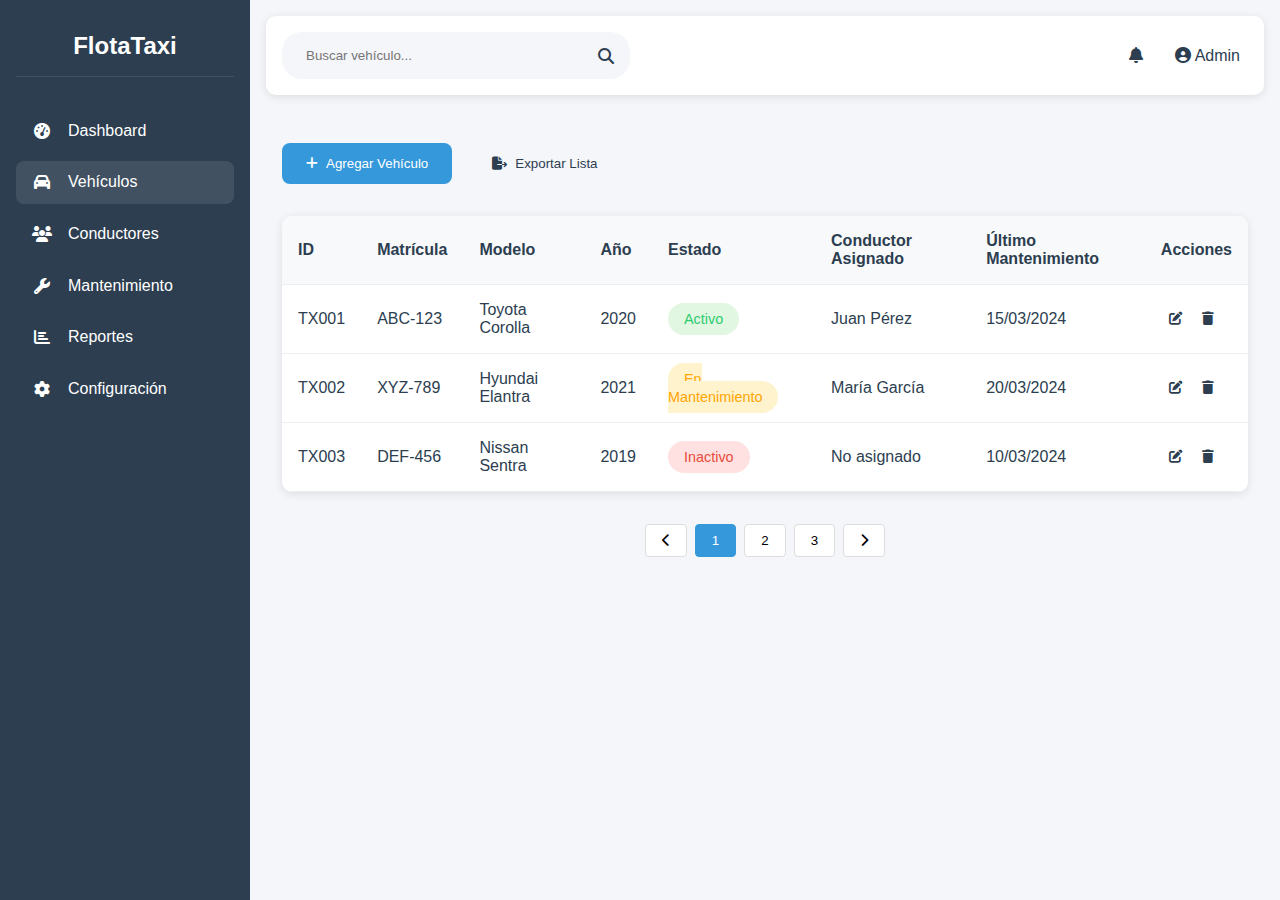
==== FlotaTaxi/src/modules/vehiculos.html @ caa16815 "Agregada interfaz de usuario con HTML y CSS" ====
<!DOCTYPE html>
<html lang="es">
<head>
    <meta charset="UTF-8">
    <meta name="viewport" content="width=device-width, initial-scale=1.0">
    <title>Gestión de Vehículos - FlotaTaxi</title>
    <link rel="stylesheet" href="../styles/main.css">
    <link rel="stylesheet" href="https://cdnjs.cloudflare.com/ajax/libs/font-awesome/6.5.1/css/all.min.css">
</head>
<body>
    <div class="container">
        <!-- Sidebar -->
        <nav class="sidebar">
            <div class="sidebar-header">
                <h2>FlotaTaxi</h2>
            </div>
            <ul class="nav-links">
                <li><a href="../../index.html"><i class="fas fa-tachometer-alt"></i> Dashboard</a></li>
                <li><a href="#" class="active"><i class="fas fa-car"></i> Vehículos</a></li>
                <li><a href="conductores.html"><i class="fas fa-users"></i> Conductores</a></li>
                <li><a href="mantenimiento.html"><i class="fas fa-wrench"></i> Mantenimiento</a></li>
                <li><a href="reportes.html"><i class="fas fa-chart-bar"></i> Reportes</a></li>
                <li><a href="configuracion.html"><i class="fas fa-cog"></i> Configuración</a></li>
            </ul>
        </nav>

        <!-- Contenido principal -->
        <main class="main-content">
            <header class="top-header">
                <div class="search-bar">
                    <input type="text" placeholder="Buscar vehículo...">
                    <i class="fas fa-search"></i>
                </div>
                <div class="user-info">
                    <span class="notifications">
                        <i class="fas fa-bell"></i>
                    </span>
                    <span class="user">
                        <i class="fas fa-user-circle"></i>
                        Admin
                    </span>
                </div>
            </header>

            <div class="vehicles-container">
                <!-- Botones de acción -->
                <div class="action-buttons">
                    <button class="btn-primary">
                        <i class="fas fa-plus"></i> Agregar Vehículo
                    </button>
                    <button class="btn-secondary">
                        <i class="fas fa-file-export"></i> Exportar Lista
                    </button>
                </div>

                <!-- Tabla de vehículos -->
                <div class="table-container">
                    <table class="vehicles-table">
                        <thead>
                            <tr>
                                <th>ID</th>
                                <th>Matrícula</th>
                                <th>Modelo</th>
                                <th>Año</th>
                                <th>Estado</th>
                                <th>Conductor Asignado</th>
                                <th>Último Mantenimiento</th>
                                <th>Acciones</th>
                            </tr>
                        </thead>
                        <tbody>
                            <tr>
                                <td>TX001</td>
                                <td>ABC-123</td>
                                <td>Toyota Corolla</td>
                                <td>2020</td>
                                <td><span class="status active">Activo</span></td>
                                <td>Juan Pérez</td>
                                <td>15/03/2024</td>
                                <td>
                                    <button class="btn-icon"><i class="fas fa-edit"></i></button>
                                    <button class="btn-icon"><i class="fas fa-trash"></i></button>
                                </td>
                            </tr>
                            <tr>
                                <td>TX002</td>
                                <td>XYZ-789</td>
                                <td>Hyundai Elantra</td>
                                <td>2021</td>
                                <td><span class="status maintenance">En Mantenimiento</span></td>
                                <td>María García</td>
                                <td>20/03/2024</td>
                                <td>
                                    <button class="btn-icon"><i class="fas fa-edit"></i></button>
                                    <button class="btn-icon"><i class="fas fa-trash"></i></button>
                                </td>
                            </tr>
                            <tr>
                                <td>TX003</td>
                                <td>DEF-456</td>
                                <td>Nissan Sentra</td>
                                <td>2019</td>
                                <td><span class="status inactive">Inactivo</span></td>
                                <td>No asignado</td>
                                <td>10/03/2024</td>
                                <td>
                                    <button class="btn-icon"><i class="fas fa-edit"></i></button>
                                    <button class="btn-icon"><i class="fas fa-trash"></i></button>
                                </td>
                            </tr>
                        </tbody>
                    </table>
                </div>

                <!-- Paginación -->
                <div class="pagination">
                    <button class="btn-page"><i class="fas fa-chevron-left"></i></button>
                    <button class="btn-page active">1</button>
                    <button class="btn-page">2</button>
                    <button class="btn-page">3</button>
                    <button class="btn-page"><i class="fas fa-chevron-right"></i></button>
                </div>
            </div>
        </main>
    </div>

    <style>
        /* Estilos específicos para la página de vehículos */
        .vehicles-container {
            padding: 1rem;
        }

        .action-buttons {
            margin-bottom: 2rem;
            display: flex;
            gap: 1rem;
        }

        .btn-primary, .btn-secondary {
            padding: 0.8rem 1.5rem;
            border: none;
            border-radius: 8px;
            cursor: pointer;
            display: flex;
            align-items: center;
            gap: 0.5rem;
            font-weight: 500;
            transition: all 0.3s ease;
        }

        .btn-primary {
            background-color: var(--secondary-color);
            color: white;
        }

        .btn-secondary {
            background-color: var(--bg-color);
            color: var(--text-color);
        }

        .btn-primary:hover, .btn-secondary:hover {
            opacity: 0.9;
        }

        .table-container {
            background-color: white;
            border-radius: 10px;
            box-shadow: 0 2px 10px rgba(0, 0, 0, 0.1);
            overflow-x: auto;
        }

        .vehicles-table {
            width: 100%;
            border-collapse: collapse;
        }

        .vehicles-table th,
        .vehicles-table td {
            padding: 1rem;
            text-align: left;
            border-bottom: 1px solid #eee;
        }

        .vehicles-table th {
            background-color: #f8f9fa;
            font-weight: 600;
        }

        .status {
            padding: 0.5rem 1rem;
            border-radius: 20px;
            font-size: 0.9rem;
        }

        .status.active {
            background-color: #e1f7e1;
            color: #2ecc71;
        }

        .status.maintenance {
            background-color: #fff3cd;
            color: #ffa502;
        }

        .status.inactive {
            background-color: #ffe1e1;
            color: #e74c3c;
        }

        .btn-icon {
            background: none;
            border: none;
            color: var(--text-color);
            cursor: pointer;
            padding: 0.5rem;
            border-radius: 4px;
            transition: all 0.3s ease;
        }

        .btn-icon:hover {
            background-color: var(--bg-color);
        }

        .pagination {
            display: flex;
            justify-content: center;
            gap: 0.5rem;
            margin-top: 2rem;
        }

        .btn-page {
            padding: 0.5rem 1rem;
            border: 1px solid #ddd;
            background-color: white;
            border-radius: 4px;
            cursor: pointer;
            transition: all 0.3s ease;
        }

        .btn-page.active {
            background-color: var(--secondary-color);
            color: white;
            border-color: var(--secondary-color);
        }

        .btn-page:hover:not(.active) {
            background-color: var(--bg-color);
        }

        @media (max-width: 1024px) {
            .vehicles-table {
                font-size: 0.9rem;
            }

            .action-buttons {
                flex-direction: column;
            }

            .btn-primary, .btn-secondary {
                width: 100%;
                justify-content: center;
            }
        }
    </style>
</body>
</html>
---- FlotaTaxi/src/styles/main.css ----
/* Variables globales */
:root {
    --primary-color: #2c3e50;
    --secondary-color: #3498db;
    --accent-color: #e74c3c;
    --text-color: #2c3e50;
    --bg-color: #f5f6fa;
    --sidebar-width: 250px;
    --header-height: 60px;
}

/* Reset y estilos base */
* {
    margin: 0;
    padding: 0;
    box-sizing: border-box;
}

body {
    font-family: 'Segoe UI', Tahoma, Geneva, Verdana, sans-serif;
    background-color: var(--bg-color);
    color: var(--text-color);
}

/* Layout principal */
.container {
    display: flex;
    min-height: 100vh;
}

/* Sidebar */
.sidebar {
    width: var(--sidebar-width);
    background-color: var(--primary-color);
    color: white;
    padding: 1rem;
    position: fixed;
    height: 100vh;
    transition: all 0.3s ease;
}

.sidebar-header {
    padding: 1rem 0;
    text-align: center;
    border-bottom: 1px solid rgba(255, 255, 255, 0.1);
}

.nav-links {
    list-style: none;
    margin-top: 2rem;
}

.nav-links li {
    margin-bottom: 0.5rem;
}

.nav-links a {
    color: white;
    text-decoration: none;
    padding: 0.8rem 1rem;
    display: flex;
    align-items: center;
    border-radius: 8px;
    transition: all 0.3s ease;
}

.nav-links a i {
    margin-right: 1rem;
    width: 20px;
    text-align: center;
}

.nav-links a:hover, .nav-links a.active {
    background-color: rgba(255, 255, 255, 0.1);
}

/* Contenido principal */
.main-content {
    flex: 1;
    margin-left: var(--sidebar-width);
    padding: 1rem;
}

/* Header superior */
.top-header {
    display: flex;
    justify-content: space-between;
    align-items: center;
    padding: 1rem;
    background-color: white;
    border-radius: 10px;
    box-shadow: 0 2px 10px rgba(0, 0, 0, 0.1);
    margin-bottom: 2rem;
}

.search-bar {
    display: flex;
    align-items: center;
    background-color: var(--bg-color);
    padding: 0.5rem 1rem;
    border-radius: 20px;
}

.search-bar input {
    border: none;
    background: none;
    outline: none;
    padding: 0.5rem;
    width: 300px;
}

.user-info {
    display: flex;
    align-items: center;
    gap: 1rem;
}

.notifications, .user {
    cursor: pointer;
    padding: 0.5rem;
}

/* Dashboard */
.dashboard {
    display: grid;
    gap: 2rem;
}

/* Tarjetas de estadísticas */
.stats-grid {
    display: grid;
    grid-template-columns: repeat(auto-fit, minmax(240px, 1fr));
    gap: 1.5rem;
}

.stat-card {
    background-color: white;
    padding: 1.5rem;
    border-radius: 10px;
    box-shadow: 0 2px 10px rgba(0, 0, 0, 0.1);
    display: flex;
    align-items: center;
    gap: 1rem;
}

.stat-card i {
    font-size: 2rem;
    color: var(--secondary-color);
}

.stat-info h3 {
    font-size: 0.9rem;
    color: #666;
    margin-bottom: 0.5rem;
}

.stat-info p {
    font-size: 1.5rem;
    font-weight: bold;
}

/* Mapa de flota */
.fleet-map {
    background-color: white;
    padding: 1.5rem;
    border-radius: 10px;
    box-shadow: 0 2px 10px rgba(0, 0, 0, 0.1);
}

.map-container {
    margin-top: 1rem;
    height: 400px;
    background-color: var(--bg-color);
    border-radius: 8px;
}

.map-placeholder {
    height: 100%;
    display: flex;
    align-items: center;
    justify-content: center;
    color: #666;
}

/* Actividad reciente */
.recent-activity {
    background-color: white;
    padding: 1.5rem;
    border-radius: 10px;
    box-shadow: 0 2px 10px rgba(0, 0, 0, 0.1);
}

.activity-list {
    margin-top: 1rem;
}

.activity-item {
    display: flex;
    align-items: center;
    gap: 1rem;
    padding: 1rem 0;
    border-bottom: 1px solid #eee;
}

.activity-item:last-child {
    border-bottom: none;
}

.activity-item i {
    color: var(--secondary-color);
}

.activity-info p {
    margin-bottom: 0.25rem;
}

.activity-info span {
    font-size: 0.8rem;
    color: #666;
}

/* Responsive */
@media (max-width: 768px) {
    .sidebar {
        transform: translateX(-100%);
    }

    .main-content {
        margin-left: 0;
    }

    .stats-grid {
        grid-template-columns: 1fr;
    }
}

/* Estilos para la página de vehículos */
.vehicles-container {
    padding: 1rem;
}

.action-buttons {
    margin-bottom: 2rem;
    display: flex;
    gap: 1rem;
}

.btn-primary, .btn-secondary {
    padding: 0.8rem 1.5rem;
    border: none;
    border-radius: 8px;
    cursor: pointer;
    display: flex;
    align-items: center;
    gap: 0.5rem;
    font-weight: 500;
    transition: all 0.3s ease;
}

.btn-primary {
    background-color: var(--secondary-color);
    color: white;
}

.btn-secondary {
    background-color: var(--bg-color);
    color: var(--text-color);
}

.btn-primary:hover, .btn-secondary:hover {
    opacity: 0.9;
}

.table-container {
    background-color: white;
    border-radius: 10px;
    box-shadow: 0 2px 10px rgba(0, 0, 0, 0.1);
    overflow-x: auto;
}

.vehicles-table {
    width: 100%;
    border-collapse: collapse;
}

.vehicles-table th,
.vehicles-table td {
    padding: 1rem;
    text-align: left;
    border-bottom: 1px solid #eee;
}

.vehicles-table th {
    background-color: #f8f9fa;
    font-weight: 600;
}

.status {
    padding: 0.5rem 1rem;
    border-radius: 20px;
    font-size: 0.9rem;
}

.status.active {
    background-color: #e1f7e1;
    color: #2ecc71;
}

.status.maintenance {
    background-color: #fff3cd;
    color: #ffa502;
}

.status.inactive {
    background-color: #ffe1e1;
    color: #e74c3c;
}

.btn-icon {
    background: none;
    border: none;
    color: var(--text-color);
    cursor: pointer;
    padding: 0.5rem;
    border-radius: 4px;
    transition: all 0.3s ease;
}

.btn-icon:hover {
    background-color: var(--bg-color);
}

.pagination {
    display: flex;
    justify-content: center;
    gap: 0.5rem;
    margin-top: 2rem;
}

.btn-page {
    padding: 0.5rem 1rem;
    border: 1px solid #ddd;
    background-color: white;
    border-radius: 4px;
    cursor: pointer;
    transition: all 0.3s ease;
}

.btn-page.active {
    background-color: var(--secondary-color);
    color: white;
    border-color: var(--secondary-color);
}

.btn-page:hover:not(.active) {
    background-color: var(--bg-color);
}

/* Estilos para la página de conductores */
.drivers-container {
    padding: 1rem;
}

.drivers-grid {
    display: grid;
    grid-template-columns: repeat(auto-fit, minmax(300px, 1fr));
    gap: 2rem;
    margin-bottom: 2rem;
}

.driver-card {
    background-color: white;
    border-radius: 10px;
    box-shadow: 0 2px 10px rgba(0, 0, 0, 0.1);
    padding: 1.5rem;
}

.driver-header {
    display: flex;
    justify-content: space-between;
    align-items: center;
    margin-bottom: 1rem;
}

.driver-avatar {
    font-size: 3rem;
    color: var(--primary-color);
}

.driver-status {
    padding: 0.5rem 1rem;
    border-radius: 20px;
    font-size: 0.9rem;
}

.driver-status.active {
    background-color: #e1f7e1;
    color: #2ecc71;
}

.driver-status.inactive {
    background-color: #ffe1e1;
    color: #e74c3c;
}

.driver-status.vacation {
    background-color: #e1f5fe;
    color: #03a9f4;
}

.driver-info {
    margin-bottom: 1.5rem;
}

.driver-info h3 {
    margin-bottom: 0.5rem;
    color: var(--primary-color);
}

.driver-id {
    color: #666;
    font-size: 0.9rem;
    margin-bottom: 1rem;
}

.info-row {
    display: flex;
    align-items: center;
    gap: 0.5rem;
    margin-bottom: 0.5rem;
    color: #666;
}

.info-row i {
    width: 20px;
    color: var(--secondary-color);
}

.driver-stats {
    display: flex;
    justify-content: space-around;
    padding: 1rem 0;
    border-top: 1px solid #eee;
    border-bottom: 1px solid #eee;
    margin-bottom: 1rem;
}

.stat {
    text-align: center;
}

.stat-value {
    display: block;
    font-size: 1.5rem;
    font-weight: bold;
    color: var(--primary-color);
}

.stat-label {
    font-size: 0.9rem;
    color: #666;
}

.driver-actions {
    display: flex;
    justify-content: flex-end;
    gap: 0.5rem;
}

@media (max-width: 768px) {
    .drivers-grid {
        grid-template-columns: 1fr;
    }
}
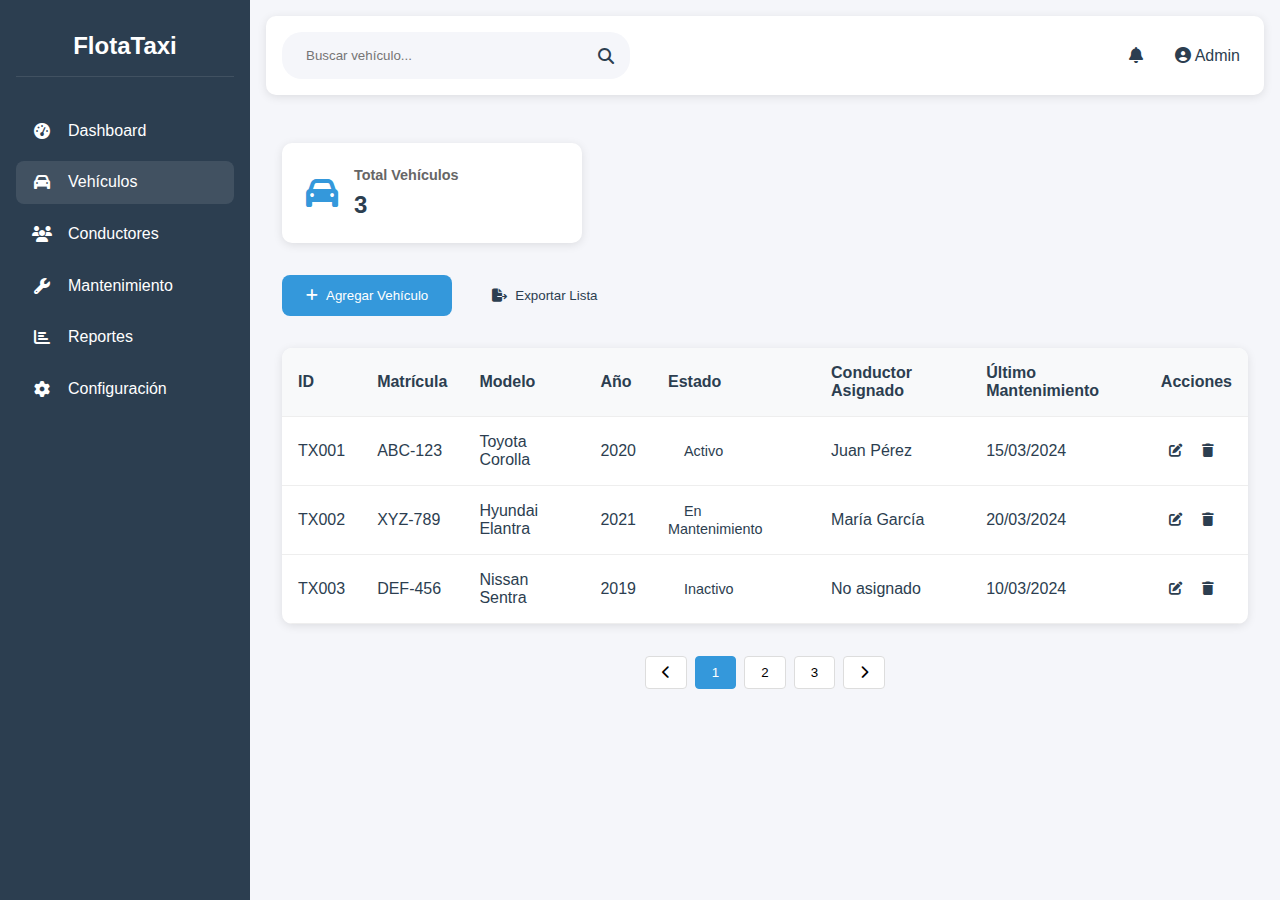
==== commit e4ddb7d7: "Agregada funcionalidad de gestión de vehículos con contador editable" ====
--- a/FlotaTaxi/src/modules/vehiculos.html
+++ b/FlotaTaxi/src/modules/vehiculos.html
@@ -43,9 +43,20 @@
             </header>
 
             <div class="vehicles-container">
+                <!-- Resumen estadístico -->
+                <div class="stats-summary">
+                    <div class="stat-card">
+                        <i class="fas fa-car"></i>
+                        <div class="stat-info">
+                            <h3>Total Vehículos</h3>
+                            <p id="total-vehiculos">0</p>
+                        </div>
+                    </div>
+                </div>
+
                 <!-- Botones de acción -->
                 <div class="action-buttons">
-                    <button class="btn-primary">
+                    <button class="btn-primary" onclick="mostrarModalVehiculo()">
                         <i class="fas fa-plus"></i> Agregar Vehículo
                     </button>
                     <button class="btn-secondary">
@@ -69,45 +80,7 @@
                             </tr>
                         </thead>
                         <tbody>
-                            <tr>
-                                <td>TX001</td>
-                                <td>ABC-123</td>
-                                <td>Toyota Corolla</td>
-                                <td>2020</td>
-                                <td><span class="status active">Activo</span></td>
-                                <td>Juan Pérez</td>
-                                <td>15/03/2024</td>
-                                <td>
-                                    <button class="btn-icon"><i class="fas fa-edit"></i></button>
-                                    <button class="btn-icon"><i class="fas fa-trash"></i></button>
-                                </td>
-                            </tr>
-                            <tr>
-                                <td>TX002</td>
-                                <td>XYZ-789</td>
-                                <td>Hyundai Elantra</td>
-                                <td>2021</td>
-                                <td><span class="status maintenance">En Mantenimiento</span></td>
-                                <td>María García</td>
-                                <td>20/03/2024</td>
-                                <td>
-                                    <button class="btn-icon"><i class="fas fa-edit"></i></button>
-                                    <button class="btn-icon"><i class="fas fa-trash"></i></button>
-                                </td>
-                            </tr>
-                            <tr>
-                                <td>TX003</td>
-                                <td>DEF-456</td>
-                                <td>Nissan Sentra</td>
-                                <td>2019</td>
-                                <td><span class="status inactive">Inactivo</span></td>
-                                <td>No asignado</td>
-                                <td>10/03/2024</td>
-                                <td>
-                                    <button class="btn-icon"><i class="fas fa-edit"></i></button>
-                                    <button class="btn-icon"><i class="fas fa-trash"></i></button>
-                                </td>
-                            </tr>
+                            <!-- Los datos se cargarán dinámicamente -->
                         </tbody>
                     </table>
                 </div>
@@ -123,6 +96,54 @@
             </div>
         </main>
     </div>
+
+    <!-- Modal para agregar/editar vehículo -->
+    <div id="modal-vehiculo" class="modal">
+        <div class="modal-content">
+            <div class="modal-header">
+                <h2>Vehículo</h2>
+                <button class="close-button" onclick="cerrarModalVehiculo()">
+                    <i class="fas fa-times"></i>
+                </button>
+            </div>
+            <form id="form-vehiculo" onsubmit="guardarVehiculo(event)">
+                <div class="form-group">
+                    <label for="vehiculo-id">ID</label>
+                    <input type="text" id="vehiculo-id" readonly>
+                </div>
+                <div class="form-group">
+                    <label for="vehiculo-matricula">Matrícula</label>
+                    <input type="text" id="vehiculo-matricula" required>
+                </div>
+                <div class="form-group">
+                    <label for="vehiculo-modelo">Modelo</label>
+                    <input type="text" id="vehiculo-modelo" required>
+                </div>
+                <div class="form-group">
+                    <label for="vehiculo-año">Año</label>
+                    <input type="number" id="vehiculo-año" required min="2000" max="2024">
+                </div>
+                <div class="form-group">
+                    <label for="vehiculo-estado">Estado</label>
+                    <select id="vehiculo-estado" required>
+                        <option value="Activo">Activo</option>
+                        <option value="En Mantenimiento">En Mantenimiento</option>
+                        <option value="Inactivo">Inactivo</option>
+                    </select>
+                </div>
+                <div class="form-group">
+                    <label for="vehiculo-conductor">Conductor</label>
+                    <input type="text" id="vehiculo-conductor">
+                </div>
+                <div class="form-actions">
+                    <button type="button" class="btn-secondary" onclick="cerrarModalVehiculo()">Cancelar</button>
+                    <button type="submit" class="btn-primary">Guardar</button>
+                </div>
+            </form>
+        </div>
+    </div>
+
+    <script src="vehiculos.js"></script>
 
     <style>
         /* Estilos específicos para la página de vehículos */
--- a/FlotaTaxi/src/styles/main.css
+++ b/FlotaTaxi/src/styles/main.css
@@ -471,4 +471,127 @@
     .drivers-grid {
         grid-template-columns: 1fr;
     }
+}
+
+/* Modal */
+.modal {
+    display: none;
+    position: fixed;
+    top: 0;
+    left: 0;
+    width: 100%;
+    height: 100%;
+    background-color: rgba(0, 0, 0, 0.5);
+    z-index: 1000;
+}
+
+.modal-content {
+    position: relative;
+    background-color: white;
+    margin: 10% auto;
+    padding: 1.5rem;
+    width: 90%;
+    max-width: 600px;
+    border-radius: 10px;
+    box-shadow: 0 2px 10px rgba(0, 0, 0, 0.1);
+}
+
+.modal-header {
+    display: flex;
+    justify-content: space-between;
+    align-items: center;
+    margin-bottom: 1.5rem;
+}
+
+.modal-header h2 {
+    margin: 0;
+    color: var(--primary-color);
+}
+
+.close-button {
+    background: none;
+    border: none;
+    font-size: 1.5rem;
+    cursor: pointer;
+    color: #666;
+    padding: 0.5rem;
+}
+
+.close-button:hover {
+    color: var(--accent-color);
+}
+
+/* Formularios */
+.form-group {
+    margin-bottom: 1rem;
+}
+
+.form-group label {
+    display: block;
+    margin-bottom: 0.5rem;
+    color: var(--text-color);
+    font-weight: 500;
+}
+
+.form-group input,
+.form-group select {
+    width: 100%;
+    padding: 0.8rem;
+    border: 1px solid #ddd;
+    border-radius: 8px;
+    font-size: 1rem;
+    transition: all 0.3s ease;
+}
+
+.form-group input:focus,
+.form-group select:focus {
+    outline: none;
+    border-color: var(--secondary-color);
+    box-shadow: 0 0 0 2px rgba(52, 152, 219, 0.1);
+}
+
+.form-group input[readonly] {
+    background-color: #f8f9fa;
+    cursor: not-allowed;
+}
+
+.form-actions {
+    display: flex;
+    justify-content: flex-end;
+    gap: 1rem;
+    margin-top: 2rem;
+}
+
+/* Resumen estadístico */
+.stats-summary {
+    margin-bottom: 2rem;
+}
+
+.stats-summary .stat-card {
+    background-color: white;
+    padding: 1.5rem;
+    border-radius: 10px;
+    box-shadow: 0 2px 10px rgba(0, 0, 0, 0.1);
+    display: flex;
+    align-items: center;
+    gap: 1rem;
+    max-width: 300px;
+}
+
+.stats-summary .stat-card i {
+    font-size: 2rem;
+    color: var(--secondary-color);
+}
+
+.stats-summary .stat-info h3 {
+    font-size: 0.9rem;
+    color: #666;
+    margin-bottom: 0.5rem;
+}
+
+.stats-summary .stat-info p {
+    font-size: 1.5rem;
+    font-weight: bold;
+    color: var(--primary-color);
+    margin: 0;
 } 